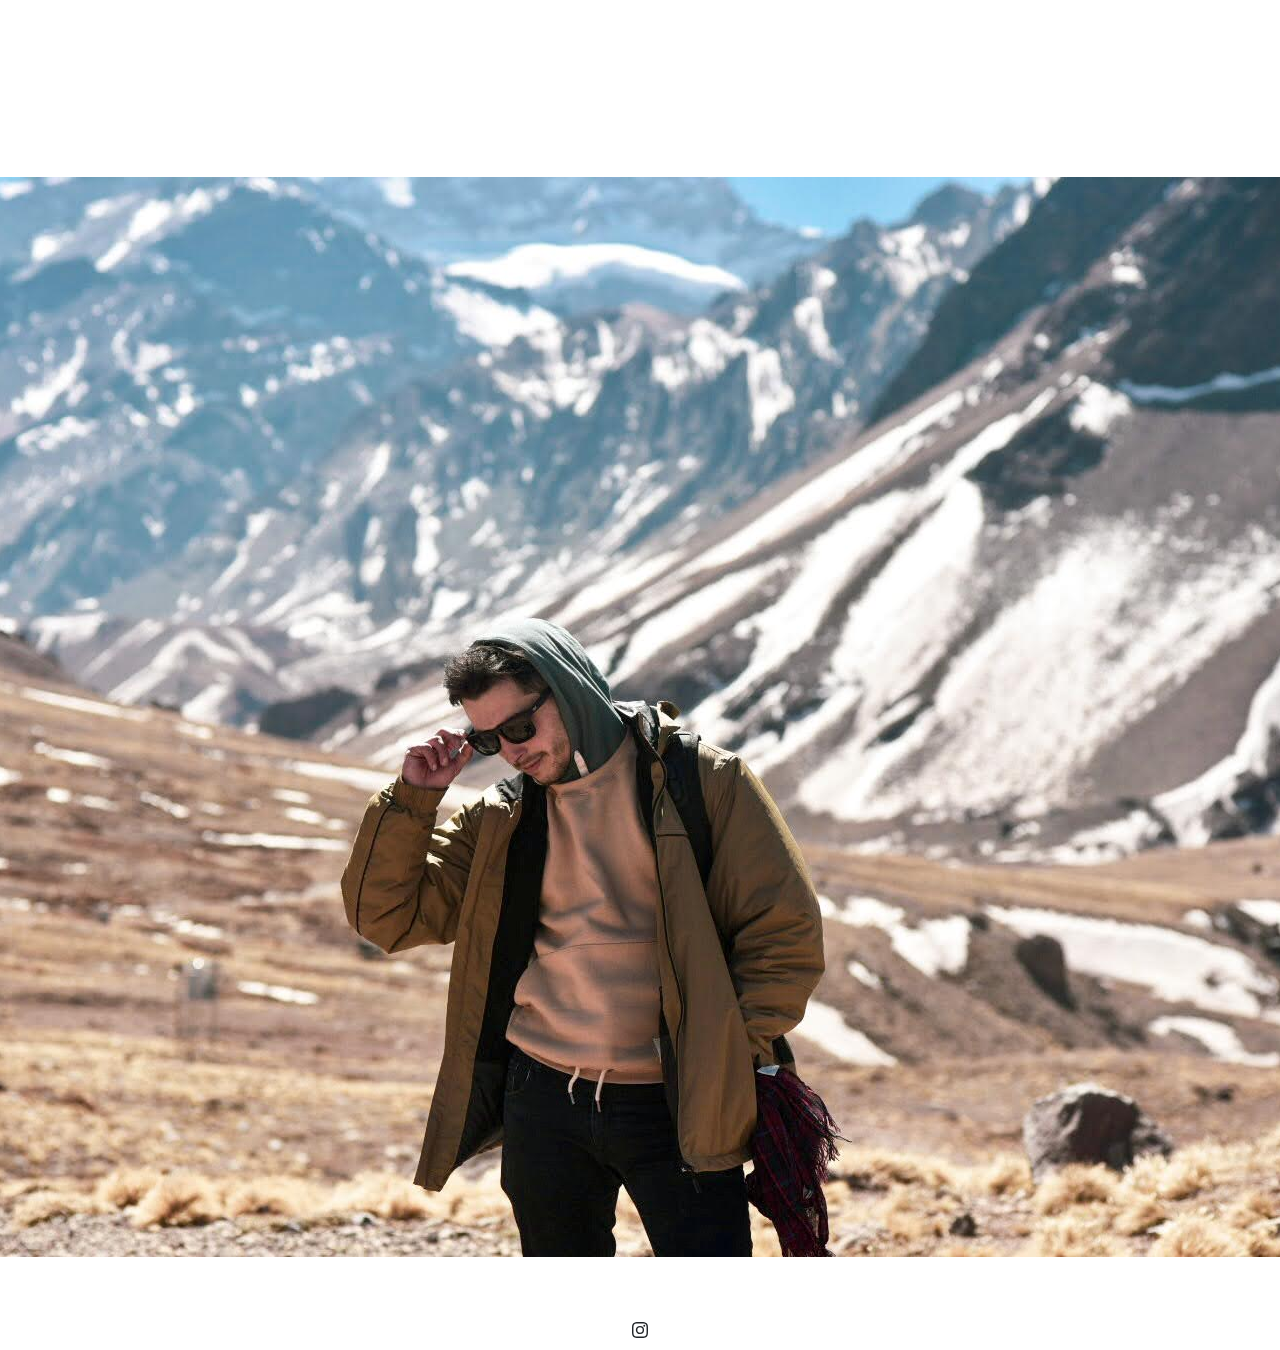
==== index.html @ b6b6b158 "first commit" ====
<!DOCTYPE html>
<html lang="es">
<head>
  <meta charset="UTF-8">
  <meta name="viewport" content="width=device-width, initial-scale=1.0">
  <title>Lucas Audisio - Portfolio</title>
  <link rel="stylesheet" href="./css/estilos.css">
  <link rel="shortcut icon" href="./img/logo-head.ico" type="image/x-icon">
  <link href="https://cdn.jsdelivr.net/npm/bootstrap@5.3.2/dist/css/bootstrap.min.css" rel="stylesheet"
    integrity="sha384-T3c6CoIi6uLrA9TneNEoa7RxnatzjcDSCmG1MXxSR1GAsXEV/Dwwykc2MPK8M2HN" crossorigin="anonymous">
  <meta name="keywords" content="fotografo, fotografia, eventos, quinces, fotografo profesional, punto avi, fotos">
  <meta name="description" content="Lucas Audisio - Fotografo Profesional">
  <meta property="og:type" content="Portfolio">
  <meta property="og:title" content="Lucas Audisio - Fotografo Profesional">
</head>
<body class="bg-dark">
  <header>
    <section class="cabeza">
      <div>
        <a href="./index.html">
          <img src="./img/logo-audi.png" alt="Logo Audi">
        </a>
        <nav>
          <ul>
            <li>
              <a href="./index.html">Inicio</a>
              <a href="./pages/eventos.html">Eventos</a>
            </li>
          </ul>
        </nav>
      </div>
    </section>
  </header>
  <main>
    <section class="principal">
      <section class="hero">
        <div id="carouselExample" class="carousel slide container-sm">
          <div class="carousel-inner">
            <div class="carousel-item active">
              <img src="./img/audi-index.jpg" class="d-block w-100 rounded-4" alt="Lucas Audisio">
            </div>
            <div class="carousel-item">
              <img src="./img/audi-index-dos.jpg" class="d-block w-100 rounded-4" alt="Lucas Audisio">
            </div>
          </div>
          <button class="carousel-control-prev" type="button" data-bs-target="#carouselExample" data-bs-slide="prev">
            <span class="carousel-control-prev-icon" aria-hidden="true"></span>
            <span class="visually-hidden">Anterior</span>
          </button>
          <button class="carousel-control-next" type="button" data-bs-target="#carouselExample" data-bs-slide="next">
            <span class="carousel-control-next-icon" aria-hidden="true"></span>
            <span class="visually-hidden">Siguiente</span>
          </button>
        </div>
      </section>
      <section class="texto">
        <h1>
          Lucas Audisio - Fotografo Profesional
        </h1>
        <h3>
          Fotógrafo freelancer altamente especializado en la cobertura de una amplia gama de eventos sociales. Mi
          dedicación y experiencia me han permitido destacar en la captura de momentos únicos y emocionantes en diversas
          celebraciones, desde elegantes bodas y fiestas de aniversario hasta animadas reuniones familiares y eventos
          corporativos de alto nivel.
        </h3>
      </section>
    </section>
  </main>
  <footer>
      <a href="https://www.instagram.com/lucasaudisio/" target="_blank">
        <div class="pie">
          <svg xmlns="http://www.w3.org/2000/svg" width="16" height="16" fill="currentColor" class="bi bi-instagram"
          viewBox="0 0 16 16">
          <path
            d="M8 0C5.829 0 5.556.01 4.703.048 3.85.088 3.269.222 2.76.42a3.917 3.917 0 0 0-1.417.923A3.927 3.927 0 0 0 .42 2.76C.222 3.268.087 3.85.048 4.7.01 5.555 0 5.827 0 8.001c0 2.172.01 2.444.048 3.297.04.852.174 1.433.372 1.942.205.526.478.972.923 1.417.444.445.89.719 1.416.923.51.198 1.09.333 1.942.372C5.555 15.99 5.827 16 8 16s2.444-.01 3.298-.048c.851-.04 1.434-.174 1.943-.372a3.916 3.916 0 0 0 1.416-.923c.445-.445.718-.891.923-1.417.197-.509.332-1.09.372-1.942C15.99 10.445 16 10.173 16 8s-.01-2.445-.048-3.299c-.04-.851-.175-1.433-.372-1.941a3.926 3.926 0 0 0-.923-1.417A3.911 3.911 0 0 0 13.24.42c-.51-.198-1.092-.333-1.943-.372C10.443.01 10.172 0 7.998 0h.003zm-.717 1.442h.718c2.136 0 2.389.007 3.232.046.78.035 1.204.166 1.486.275.373.145.64.319.92.599.28.28.453.546.598.92.11.281.24.705.275 1.485.039.843.047 1.096.047 3.231s-.008 2.389-.047 3.232c-.035.78-.166 1.203-.275 1.485a2.47 2.47 0 0 1-.599.919c-.28.28-.546.453-.92.598-.28.11-.704.24-1.485.276-.843.038-1.096.047-3.232.047s-2.39-.009-3.233-.047c-.78-.036-1.203-.166-1.485-.276a2.478 2.478 0 0 1-.92-.598 2.48 2.48 0 0 1-.6-.92c-.109-.281-.24-.705-.275-1.485-.038-.843-.046-1.096-.046-3.233 0-2.136.008-2.388.046-3.231.036-.78.166-1.204.276-1.486.145-.373.319-.64.599-.92.28-.28.546-.453.92-.598.282-.11.705-.24 1.485-.276.738-.034 1.024-.044 2.515-.045v.002zm4.988 1.328a.96.96 0 1 0 0 1.92.96.96 0 0 0 0-1.92zm-4.27 1.122a4.109 4.109 0 1 0 0 8.217 4.109 4.109 0 0 0 0-8.217zm0 1.441a2.667 2.667 0 1 1 0 5.334 2.667 2.667 0 0 1 0-5.334z" />
          </svg>
        </div>
      </a>
  </footer>
  <script src="https://cdn.jsdelivr.net/npm/bootstrap@5.3.2/dist/js/bootstrap.bundle.min.js"
    integrity="sha384-C6RzsynM9kWDrMNeT87bh95OGNyZPhcTNXj1NW7RuBCsyN/o0jlpcV8Qyq46cDfL"
    crossorigin="anonymous"></script>
</body>
</html>
---- css/estilos.css ----
/** Extends **/
@import url("https://fonts.googleapis.com/css2?family=Kameron&family=Onest:wght@300&display=swap");
.grid-galeria, .grid-galeria-2, .grid-galeria-3, .grid-galeria-4 {
  padding: 20px;
  display: grid;
  grid-template-columns: repeat(3, 1fr);
  grid-auto-rows: 400px;
  gap: 15px;
  margin-top: 15px; }

.grid-galeria-2 div img, .grid-galeria-3 div img, .grid-galeria-4 div img {
  width: 100%;
  height: 100%;
  object-fit: cover; }

/** Mixins **/
/** Variables Color **/
/** Generales Body **/
* {
  box-sizing: border-box;
  margin: 0;
  padding: 0;
  font-family: 'Kameron', serif; }

/** Index **/
.cabeza div {
  margin-top: 10px;
  margin-right: 15px;
  margin-left: 15px;
  display: flex;
  justify-content: space-between;
  align-items: center; }
  .cabeza div nav ul li {
    list-style: none; }
    .cabeza div nav ul li a {
      margin: 10px;
      color: white;
      text-decoration-line: none; }

.cabeza img {
  width: 385px;
  height: 118px; }

/** Index **/
.principal {
  display: flex;
  justify-content: center;
  align-items: center;
  margin-top: 15px; }

.hero {
  margin-top: 10px; }

.texto {
  width: 1100px;
  text-align: center;
  color: white; }

/** Eventos **/
.imagenes {
  margin-top: 10px;
  display: grid;
  grid-template-columns: repeat(2, 1fr);
  text-align: center; }
  .imagenes .evento-1 a {
    text-decoration: none;
    color: white; }
    .imagenes .evento-1 a h2 {
      margin-top: 5px; }
  .imagenes .evento-1 img {
    border-radius: 15px; }
  .imagenes .evento-2 a {
    text-decoration: none;
    color: white; }
    .imagenes .evento-2 a h2 {
      margin-top: 5px; }
  .imagenes .evento-2 img {
    border-radius: 15px; }
  .imagenes .evento-3 a {
    text-decoration: none;
    color: white; }
    .imagenes .evento-3 a h2 {
      margin-top: 5px; }
  .imagenes .evento-3 img {
    border-radius: 15px; }
  .imagenes .evento-4 a {
    text-decoration: none;
    color: white; }
    .imagenes .evento-4 a h2 {
      margin-top: 5px; }
  .imagenes .evento-4 img {
    border-radius: 15px; }

/** Anto Nico - HTML **/
.grid-galeria div img {
  width: 100%;
  height: 100%;
  object-fit: cover; }

.grid-galeria .img-14 {
  grid-row: span 2; }

.grid-galeria .img-15 {
  grid-row: span 2; }

/** Fede Agus - HTML **/
.grid-galeria-2 .img-2 {
  grid-row: span 2; }

.grid-galeria-2 .img-3 {
  grid-row: span 3; }

.grid-galeria-2 .img-17 {
  grid-row: span 2; }

.grid-galeria-2 .img-19 {
  grid-row: span 2; }

.grid-galeria-2 .img-20 {
  grid-row: span 2; }

/** Federica - HTML **/
.grid-galeria-3 .img-1 {
  grid-column: span 2;
  grid-row: span 2; }

.grid-galeria-3 .img-6 {
  grid-column: span 2;
  grid-row: span 2; }

.grid-galeria-3 .img-9 {
  grid-row: span 2; }

.grid-galeria-3 .img-16 {
  grid-row: span 2; }

.grid-galeria-3 .img-fede-17 {
  grid-row: span 2; }

.grid-galeria-3 .img-23 {
  grid-row: span 2; }

.grid-galeria-3 .img-24 {
  grid-row: span 2; }

.grid-galeria-3 .img-25 {
  grid-row: span 3; }

/** Ximena - HTML **/
.grid-galeria-4 .img-5 {
  grid-row: span 2; }

.grid-galeria-4 .img-7 {
  grid-row: span 2; }

.grid-galeria-4 .img-12 {
  grid-row: span 2; }

/** Footer Index **/
footer {
  display: flex;
  justify-content: center;
  align-items: center; }
  footer .pie {
    width: 30px;
    height: 28px;
    margin-top: 40px;
    text-align: center;
    background-color: white;
    border-radius: 20px;
    transition: 0.5s; }
    footer .pie:hover {
      background-color: #212529;
      color: white; }
      footer .pie:hover svg {
        color: white; }
    footer .pie svg {
      color: #212529; }

/** Footer Demas HTML **/
.pie-e {
  width: 28px;
  height: 26px;
  background-color: white;
  margin-bottom: 13px;
  text-align: center;
  border-radius: 20px;
  transition: 0.5s; }
  .pie-e:hover {
    background-color: #212529; }
    .pie-e:hover svg {
      color: white; }
  .pie-e svg {
    color: #212529; }

/** Media Query Index **/
@media screen and (max-width: 1255px) {
  .principal {
    flex-direction: column; } }

@media screen and (max-width: 1200px) {
  .texto {
    width: 936px; } }

@media screen and (max-width: 991px) {
  .texto {
    width: 696px; }
  footer a .pie {
    margin-top: 20px;
    margin-bottom: 10px; } }

@media screen and (max-width: 768px) {
  .texto {
    width: 516px; } }

@media screen and (max-width: 585px) {
  .cabeza div {
    justify-content: center;
    align-items: center;
    flex-direction: column;
    width: 100%;
    height: 100%;
    margin-top: 10px;
    margin-left: 0px; }
    .cabeza div nav {
      margin-top: 20px; }
    .cabeza div img {
      width: 320px;
      height: 98px;
      margin-right: 25px;
      margin: 0px; }
  .texto {
    margin-top: 25px;
    width: 100%;
    margin: 0px; } }

@media screen and (max-width: 400px) {
  .texto h2 {
    margin-top: 8px;
    font-size: 18px; }
  .texto h3 {
    font-size: 18px; }
  .pie {
    margin-top: 15px; } }

/** MediaQuerys - Eventos **/
@media screen and (max-width: 1850px) {
  .imagenes {
    grid-template-columns: repeat(1, 1fr); } }

@media screen and (max-width: 900px) {
  .imagenes {
    margin: 0px;
    padding: 20px;
    gap: 30px; }
    .imagenes .evento-1 a img {
      width: 100%;
      height: 100%;
      object-fit: cover; }
    .imagenes .evento-2 a img {
      width: 100%;
      height: 100%;
      object-fit: cover; }
    .imagenes .evento-3 a img {
      width: 100%;
      height: 100%;
      object-fit: cover; }
    .imagenes .evento-4 a img {
      width: 100%;
      height: 100%;
      object-fit: cover; }
  .pie-e {
    margin-top: 9px; } }

/** Media Querys - Anto Nico **/
@media screen and (max-width: 1200px) {
  .grid-galeria {
    grid-template-columns: repeat(2, 1fr); } }

@media screen and (max-width: 768px) {
  .grid-galeria {
    grid-template-columns: repeat(1, 1fr); } }

/** Media Querys - Fede Agus **/
@media screen and (max-width: 1200px) {
  .grid-galeria-2 {
    grid-template-columns: repeat(2, 1fr); } }

@media screen and (max-width: 768px) {
  .grid-galeria-2 {
    grid-template-columns: repeat(1, 1fr); } }

/** Media Querys - Federica **/
@media screen and (max-width: 1400px) {
  .grid-galeria-3 {
    grid-template-columns: repeat(2, 1fr); }
    .grid-galeria-3 .img-1 {
      grid-column: span 1;
      grid-row: span 1; } }

@media screen and (max-width: 1050px) {
  .grid-galeria-3 {
    grid-template-columns: repeat(1, 1fr); }
    .grid-galeria-3 .img-6 {
      grid-column: span 1;
      grid-row: span 1; } }

/** Media Queries - Ximena **/
@media screen and (max-width: 1250px) {
  .grid-galeria-4 {
    grid-template-columns: repeat(2, 1fr); } }

@media screen and (max-width: 768px) {
  .grid-galeria-4 {
    grid-template-columns: repeat(1, 1fr); } }
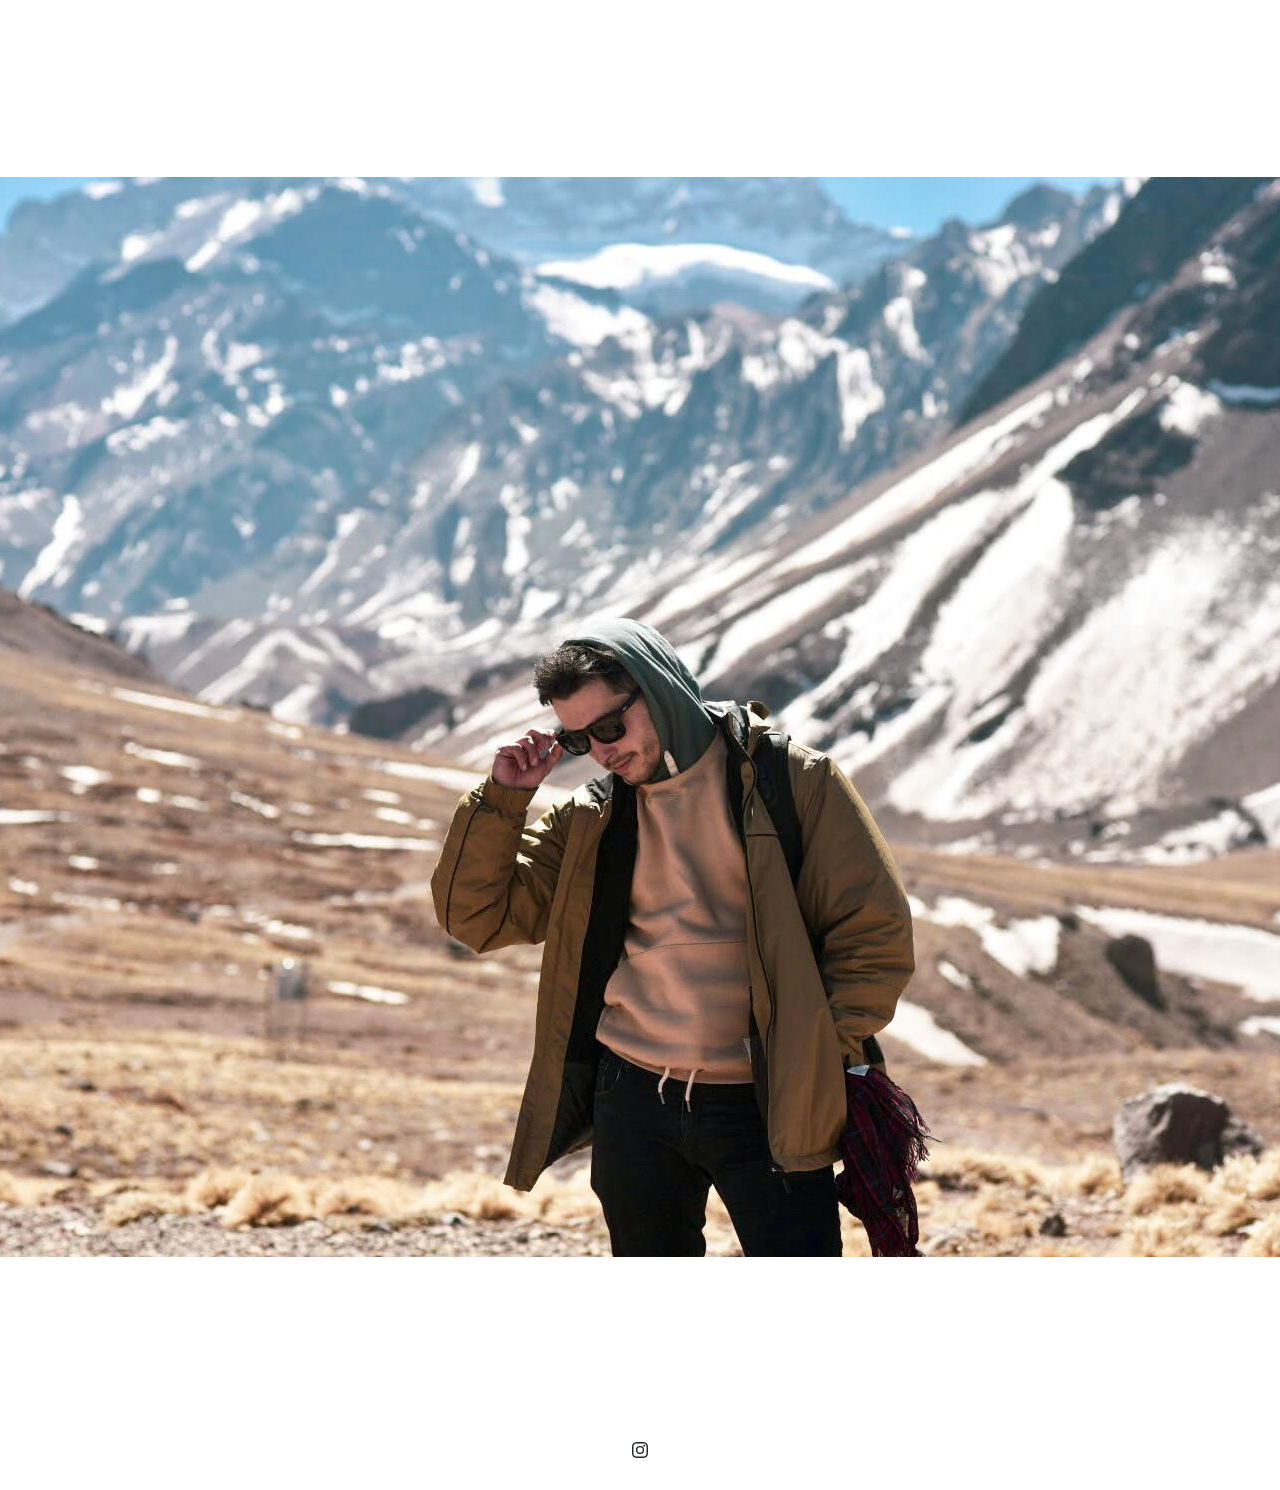
==== commit ab7b288f: "Proyecto Final - No Responsive" ====
--- a/index.html
+++ b/index.html
@@ -17,13 +17,13 @@
   <header>
     <section class="cabeza">
       <div>
-        <a href="./index.html">
-          <img src="./img/logo-audi.png" alt="Logo Audi">
-        </a>
         <nav>
           <ul>
             <li>
               <a href="./index.html">Inicio</a>
+              <a href="./index.html">
+                <img src="./img/logo-audi.png" alt="Logo Audi">
+              </a>
               <a href="./pages/eventos.html">Eventos</a>
             </li>
           </ul>
--- a/css/estilos.css
+++ b/css/estilos.css
@@ -1,17 +1,19 @@
 /** Extends **/
 @import url("https://fonts.googleapis.com/css2?family=Kameron&family=Onest:wght@300&display=swap");
-.grid-galeria, .grid-galeria-2, .grid-galeria-3, .grid-galeria-4 {
+.grid-galeria-4, .grid-galeria-3, .grid-galeria-2, .grid-galeria {
   padding: 20px;
   display: grid;
   grid-template-columns: repeat(3, 1fr);
   grid-auto-rows: 400px;
   gap: 15px;
-  margin-top: 15px; }
-
-.grid-galeria-2 div img, .grid-galeria-3 div img, .grid-galeria-4 div img {
+  margin-top: 15px;
+}
+
+.grid-galeria-4 div img, .grid-galeria-3 div img, .grid-galeria-2 div img {
   width: 100%;
   height: 100%;
-  object-fit: cover; }
+  object-fit: cover;
+}
 
 /** Mixins **/
 /** Variables Color **/
@@ -20,296 +22,478 @@
   box-sizing: border-box;
   margin: 0;
   padding: 0;
-  font-family: 'Kameron', serif; }
+  font-family: "Kameron", serif;
+}
 
 /** Index **/
-.cabeza div {
-  margin-top: 10px;
-  margin-right: 15px;
-  margin-left: 15px;
-  display: flex;
-  justify-content: space-between;
-  align-items: center; }
-  .cabeza div nav ul li {
-    list-style: none; }
-    .cabeza div nav ul li a {
-      margin: 10px;
-      color: white;
-      text-decoration-line: none; }
-
+.cabeza {
+  width: 100%;
+  text-align: center;
+  margin-top: 20px;
+  display: flex;
+  justify-content: center;
+  align-items: center;
+}
+.cabeza div nav ul li {
+  list-style: none;
+}
+.cabeza div nav ul li a {
+  margin: 40px;
+  color: white;
+  text-decoration-line: none;
+}
 .cabeza img {
   width: 385px;
-  height: 118px; }
+  height: 118px;
+}
 
 /** Index **/
 .principal {
   display: flex;
   justify-content: center;
   align-items: center;
-  margin-top: 15px; }
-
-.hero {
-  margin-top: 10px; }
+  flex-direction: column;
+  margin-top: 15px;
+}
 
 .texto {
+  margin-top: 10px;
   width: 1100px;
   text-align: center;
-  color: white; }
+  color: white;
+}
 
 /** Eventos **/
 .imagenes {
-  margin-top: 10px;
-  display: grid;
-  grid-template-columns: repeat(2, 1fr);
-  text-align: center; }
-  .imagenes .evento-1 a {
-    text-decoration: none;
-    color: white; }
-    .imagenes .evento-1 a h2 {
-      margin-top: 5px; }
-  .imagenes .evento-1 img {
-    border-radius: 15px; }
-  .imagenes .evento-2 a {
-    text-decoration: none;
-    color: white; }
-    .imagenes .evento-2 a h2 {
-      margin-top: 5px; }
-  .imagenes .evento-2 img {
-    border-radius: 15px; }
-  .imagenes .evento-3 a {
-    text-decoration: none;
-    color: white; }
-    .imagenes .evento-3 a h2 {
-      margin-top: 5px; }
-  .imagenes .evento-3 img {
-    border-radius: 15px; }
-  .imagenes .evento-4 a {
-    text-decoration: none;
-    color: white; }
-    .imagenes .evento-4 a h2 {
-      margin-top: 5px; }
-  .imagenes .evento-4 img {
-    border-radius: 15px; }
+  display: flex;
+  flex-wrap: wrap;
+  justify-content: center;
+  align-items: center;
+  gap: 15px;
+}
+.imagenes .evento-1 {
+  position: relative;
+  overflow: hidden;
+  width: 900px;
+  height: 600px;
+  text-align: center;
+}
+.imagenes .evento-1 marign .imagen {
+  max-width: 100%;
+  height: auto;
+  display: block;
+}
+.imagenes .evento-1 .overlay {
+  position: absolute;
+  top: 0;
+  left: 0;
+  width: 900px;
+  height: 600px;
+  background-color: rgba(255, 255, 255, 0.8);
+  text-align: center;
+  color: #000;
+  opacity: 0;
+  transition: opacity 0.5s ease;
+  display: flex;
+  flex-direction: column;
+  justify-content: center;
+  align-items: center;
+  font-size: 20px;
+  text-align: center;
+}
+.imagenes .evento-1 .overlay:hover {
+  opacity: 1;
+}
+.imagenes .evento-2 {
+  position: relative;
+  overflow: hidden;
+  width: 900px;
+  height: 600px;
+  text-align: center;
+}
+.imagenes .evento-2 .imagen {
+  max-width: 100%;
+  height: auto;
+  display: block;
+}
+.imagenes .evento-2 .overlay {
+  position: absolute;
+  top: 0;
+  left: 0;
+  width: 900px;
+  height: 600px;
+  background-color: rgba(255, 255, 255, 0.8);
+  text-align: center;
+  color: #000;
+  opacity: 0;
+  transition: opacity 0.5s ease;
+  display: flex;
+  flex-direction: column;
+  justify-content: center;
+  align-items: center;
+  font-size: 20px;
+  text-align: center;
+}
+.imagenes .evento-2 .overlay:hover {
+  opacity: 1;
+}
+.imagenes .evento-3 {
+  position: relative;
+  overflow: hidden;
+  width: 900px;
+  height: 600px;
+  text-align: center;
+}
+.imagenes .evento-3 .imagen {
+  max-width: 100%;
+  height: auto;
+  display: block;
+}
+.imagenes .evento-3 .overlay {
+  position: absolute;
+  top: 0;
+  left: 0;
+  width: 900px;
+  height: 600px;
+  background-color: rgba(255, 255, 255, 0.8);
+  text-align: center;
+  color: #000;
+  opacity: 0;
+  transition: opacity 0.5s ease;
+  display: flex;
+  flex-direction: column;
+  justify-content: center;
+  align-items: center;
+  font-size: 20px;
+  text-align: center;
+}
+.imagenes .evento-3 .overlay:hover {
+  opacity: 1;
+}
+.imagenes .evento-4 {
+  position: relative;
+  overflow: hidden;
+  width: 900px;
+  height: 600px;
+  text-align: center;
+}
+.imagenes .evento-4 .imagen {
+  max-width: 100%;
+  height: auto;
+  display: block;
+}
+.imagenes .evento-4 .overlay {
+  position: absolute;
+  top: 0;
+  left: 0;
+  width: 900px;
+  height: 600px;
+  background-color: rgba(255, 255, 255, 0.8);
+  text-align: center;
+  color: #000;
+  opacity: 0;
+  transition: opacity 0.5s ease;
+  display: flex;
+  flex-direction: column;
+  justify-content: center;
+  align-items: center;
+  font-size: 20px;
+  text-align: center;
+}
+.imagenes .evento-4 .overlay:hover {
+  opacity: 1;
+}
 
 /** Anto Nico - HTML **/
 .grid-galeria div img {
   width: 100%;
   height: 100%;
-  object-fit: cover; }
-
+  object-fit: cover;
+  animation: reveal linear both;
+  animation-timeline: view();
+  animation-range: entry 20% cover 30%;
+}
 .grid-galeria .img-14 {
-  grid-row: span 2; }
-
+  grid-row: span 2;
+}
 .grid-galeria .img-15 {
-  grid-row: span 2; }
+  grid-row: span 2;
+}
+@keyframes reveal {
+  from {
+    opacity: 0;
+    translate: 0 100px;
+    scale: 0.5;
+  }
+  to {
+    opacity: 1 translate 0 0px;
+    scale: 1;
+  }
+}
 
 /** Fede Agus - HTML **/
+.grid-galeria-2 div img {
+  animation: reveal linear both;
+  animation-timeline: view();
+  animation-range: entry 20% cover 30%;
+}
 .grid-galeria-2 .img-2 {
-  grid-row: span 2; }
-
+  grid-row: span 2;
+}
 .grid-galeria-2 .img-3 {
-  grid-row: span 3; }
-
+  grid-row: span 3;
+}
 .grid-galeria-2 .img-17 {
-  grid-row: span 2; }
-
+  grid-row: span 2;
+}
 .grid-galeria-2 .img-19 {
-  grid-row: span 2; }
-
+  grid-row: span 2;
+}
 .grid-galeria-2 .img-20 {
-  grid-row: span 2; }
+  grid-row: span 2;
+}
 
 /** Federica - HTML **/
+.grid-galeria-3 div img {
+  animation: reveal linear both;
+  animation-timeline: view();
+  animation-range: entry 20% cover 30%;
+}
 .grid-galeria-3 .img-1 {
   grid-column: span 2;
-  grid-row: span 2; }
-
+  grid-row: span 2;
+}
 .grid-galeria-3 .img-6 {
   grid-column: span 2;
-  grid-row: span 2; }
-
+  grid-row: span 2;
+}
 .grid-galeria-3 .img-9 {
-  grid-row: span 2; }
-
+  grid-row: span 2;
+}
 .grid-galeria-3 .img-16 {
-  grid-row: span 2; }
-
+  grid-row: span 2;
+}
 .grid-galeria-3 .img-fede-17 {
-  grid-row: span 2; }
-
+  grid-row: span 2;
+}
 .grid-galeria-3 .img-23 {
-  grid-row: span 2; }
-
+  grid-row: span 2;
+}
 .grid-galeria-3 .img-24 {
-  grid-row: span 2; }
-
+  grid-row: span 2;
+}
 .grid-galeria-3 .img-25 {
-  grid-row: span 3; }
+  grid-row: span 3;
+}
 
 /** Ximena - HTML **/
+.grid-galeria-4 div img {
+  animation: reveal linear both;
+  animation-timeline: view();
+  animation-range: entry 20% cover 30%;
+}
 .grid-galeria-4 .img-5 {
-  grid-row: span 2; }
-
+  grid-row: span 2;
+}
 .grid-galeria-4 .img-7 {
-  grid-row: span 2; }
-
+  grid-row: span 2;
+}
 .grid-galeria-4 .img-12 {
-  grid-row: span 2; }
+  grid-row: span 2;
+}
 
 /** Footer Index **/
 footer {
   display: flex;
   justify-content: center;
-  align-items: center; }
-  footer .pie {
-    width: 30px;
-    height: 28px;
-    margin-top: 40px;
-    text-align: center;
-    background-color: white;
-    border-radius: 20px;
-    transition: 0.5s; }
-    footer .pie:hover {
-      background-color: #212529;
-      color: white; }
-      footer .pie:hover svg {
-        color: white; }
-    footer .pie svg {
-      color: #212529; }
+  align-items: center;
+}
+footer .pie {
+  width: 30px;
+  height: 28px;
+  margin-top: 20px;
+  margin-bottom: 20px;
+  text-align: center;
+  background-color: white;
+  border-radius: 20px;
+  transition: 0.5s;
+  z-index: 1;
+}
+footer .pie:hover {
+  background-color: #212529;
+  color: white;
+}
+footer .pie:hover svg {
+  color: white;
+}
+footer .pie svg {
+  color: #212529;
+}
 
 /** Footer Demas HTML **/
 .pie-e {
   width: 28px;
   height: 26px;
   background-color: white;
-  margin-bottom: 13px;
-  text-align: center;
+  text-align: center;
+  margin-top: 20px;
+  margin-bottom: 20px;
   border-radius: 20px;
-  transition: 0.5s; }
-  .pie-e:hover {
-    background-color: #212529; }
-    .pie-e:hover svg {
-      color: white; }
-  .pie-e svg {
-    color: #212529; }
+  transition: 0.5s;
+  z-index: 1;
+}
+.pie-e:hover {
+  background-color: #212529;
+}
+.pie-e:hover svg {
+  color: white;
+}
+.pie-e svg {
+  color: #212529;
+}
 
 /** Media Query Index **/
 @media screen and (max-width: 1255px) {
   .principal {
-    flex-direction: column; } }
-
+    flex-direction: column;
+  }
+}
 @media screen and (max-width: 1200px) {
   .texto {
-    width: 936px; } }
-
+    width: 936px;
+  }
+}
 @media screen and (max-width: 991px) {
   .texto {
-    width: 696px; }
+    width: 696px;
+  }
   footer a .pie {
     margin-top: 20px;
-    margin-bottom: 10px; } }
-
+    margin-bottom: 10px;
+  }
+}
 @media screen and (max-width: 768px) {
   .texto {
-    width: 516px; } }
-
-@media screen and (max-width: 585px) {
+    width: 516px;
+  }
+}
+@media screen and (max-width: 900px) {
   .cabeza div {
-    justify-content: center;
-    align-items: center;
     flex-direction: column;
     width: 100%;
     height: 100%;
     margin-top: 10px;
-    margin-left: 0px; }
-    .cabeza div nav {
-      margin-top: 20px; }
-    .cabeza div img {
-      width: 320px;
-      height: 98px;
-      margin-right: 25px;
-      margin: 0px; }
+    margin-left: 0px;
+  }
+  .cabeza div nav {
+    margin-top: 20px;
+  }
+  .cabeza div img {
+    width: 320px;
+    height: 98px;
+    margin-right: 25px;
+    margin: 0px;
+  }
   .texto {
     margin-top: 25px;
     width: 100%;
-    margin: 0px; } }
-
+    margin: 0px;
+  }
+}
 @media screen and (max-width: 400px) {
   .texto h2 {
     margin-top: 8px;
-    font-size: 18px; }
+    font-size: 18px;
+  }
   .texto h3 {
-    font-size: 18px; }
+    font-size: 18px;
+  }
   .pie {
-    margin-top: 15px; } }
-
+    margin-top: 15px;
+  }
+}
 /** MediaQuerys - Eventos **/
-@media screen and (max-width: 1850px) {
-  .imagenes {
-    grid-template-columns: repeat(1, 1fr); } }
-
 @media screen and (max-width: 900px) {
   .imagenes {
     margin: 0px;
     padding: 20px;
-    gap: 30px; }
-    .imagenes .evento-1 a img {
-      width: 100%;
-      height: 100%;
-      object-fit: cover; }
-    .imagenes .evento-2 a img {
-      width: 100%;
-      height: 100%;
-      object-fit: cover; }
-    .imagenes .evento-3 a img {
-      width: 100%;
-      height: 100%;
-      object-fit: cover; }
-    .imagenes .evento-4 a img {
-      width: 100%;
-      height: 100%;
-      object-fit: cover; }
+    gap: 30px;
+  }
+  .imagenes .evento-1 a img {
+    width: 100%;
+    height: 100%;
+    object-fit: cover;
+  }
+  .imagenes .evento-2 a img {
+    width: 100%;
+    height: 100%;
+    object-fit: cover;
+  }
+  .imagenes .evento-3 a img {
+    width: 100%;
+    height: 100%;
+    object-fit: cover;
+  }
+  .imagenes .evento-4 a img {
+    width: 100%;
+    height: 100%;
+    object-fit: cover;
+  }
   .pie-e {
-    margin-top: 9px; } }
-
+    margin-top: 9px;
+  }
+}
 /** Media Querys - Anto Nico **/
 @media screen and (max-width: 1200px) {
   .grid-galeria {
-    grid-template-columns: repeat(2, 1fr); } }
-
+    grid-template-columns: repeat(2, 1fr);
+  }
+}
 @media screen and (max-width: 768px) {
   .grid-galeria {
-    grid-template-columns: repeat(1, 1fr); } }
-
+    grid-template-columns: repeat(1, 1fr);
+  }
+}
 /** Media Querys - Fede Agus **/
 @media screen and (max-width: 1200px) {
   .grid-galeria-2 {
-    grid-template-columns: repeat(2, 1fr); } }
-
+    grid-template-columns: repeat(2, 1fr);
+  }
+}
 @media screen and (max-width: 768px) {
   .grid-galeria-2 {
-    grid-template-columns: repeat(1, 1fr); } }
-
+    grid-template-columns: repeat(1, 1fr);
+  }
+}
 /** Media Querys - Federica **/
 @media screen and (max-width: 1400px) {
   .grid-galeria-3 {
-    grid-template-columns: repeat(2, 1fr); }
-    .grid-galeria-3 .img-1 {
-      grid-column: span 1;
-      grid-row: span 1; } }
-
+    grid-template-columns: repeat(2, 1fr);
+  }
+  .grid-galeria-3 .img-1 {
+    grid-column: span 1;
+    grid-row: span 1;
+  }
+}
 @media screen and (max-width: 1050px) {
   .grid-galeria-3 {
-    grid-template-columns: repeat(1, 1fr); }
-    .grid-galeria-3 .img-6 {
-      grid-column: span 1;
-      grid-row: span 1; } }
-
+    grid-template-columns: repeat(1, 1fr);
+  }
+  .grid-galeria-3 .img-6 {
+    grid-column: span 1;
+    grid-row: span 1;
+  }
+}
 /** Media Queries - Ximena **/
 @media screen and (max-width: 1250px) {
   .grid-galeria-4 {
-    grid-template-columns: repeat(2, 1fr); } }
-
+    grid-template-columns: repeat(2, 1fr);
+  }
+}
 @media screen and (max-width: 768px) {
   .grid-galeria-4 {
-    grid-template-columns: repeat(1, 1fr); } }
+    grid-template-columns: repeat(1, 1fr);
+  }
+}
+
+/*# sourceMappingURL=estilos.css.map */
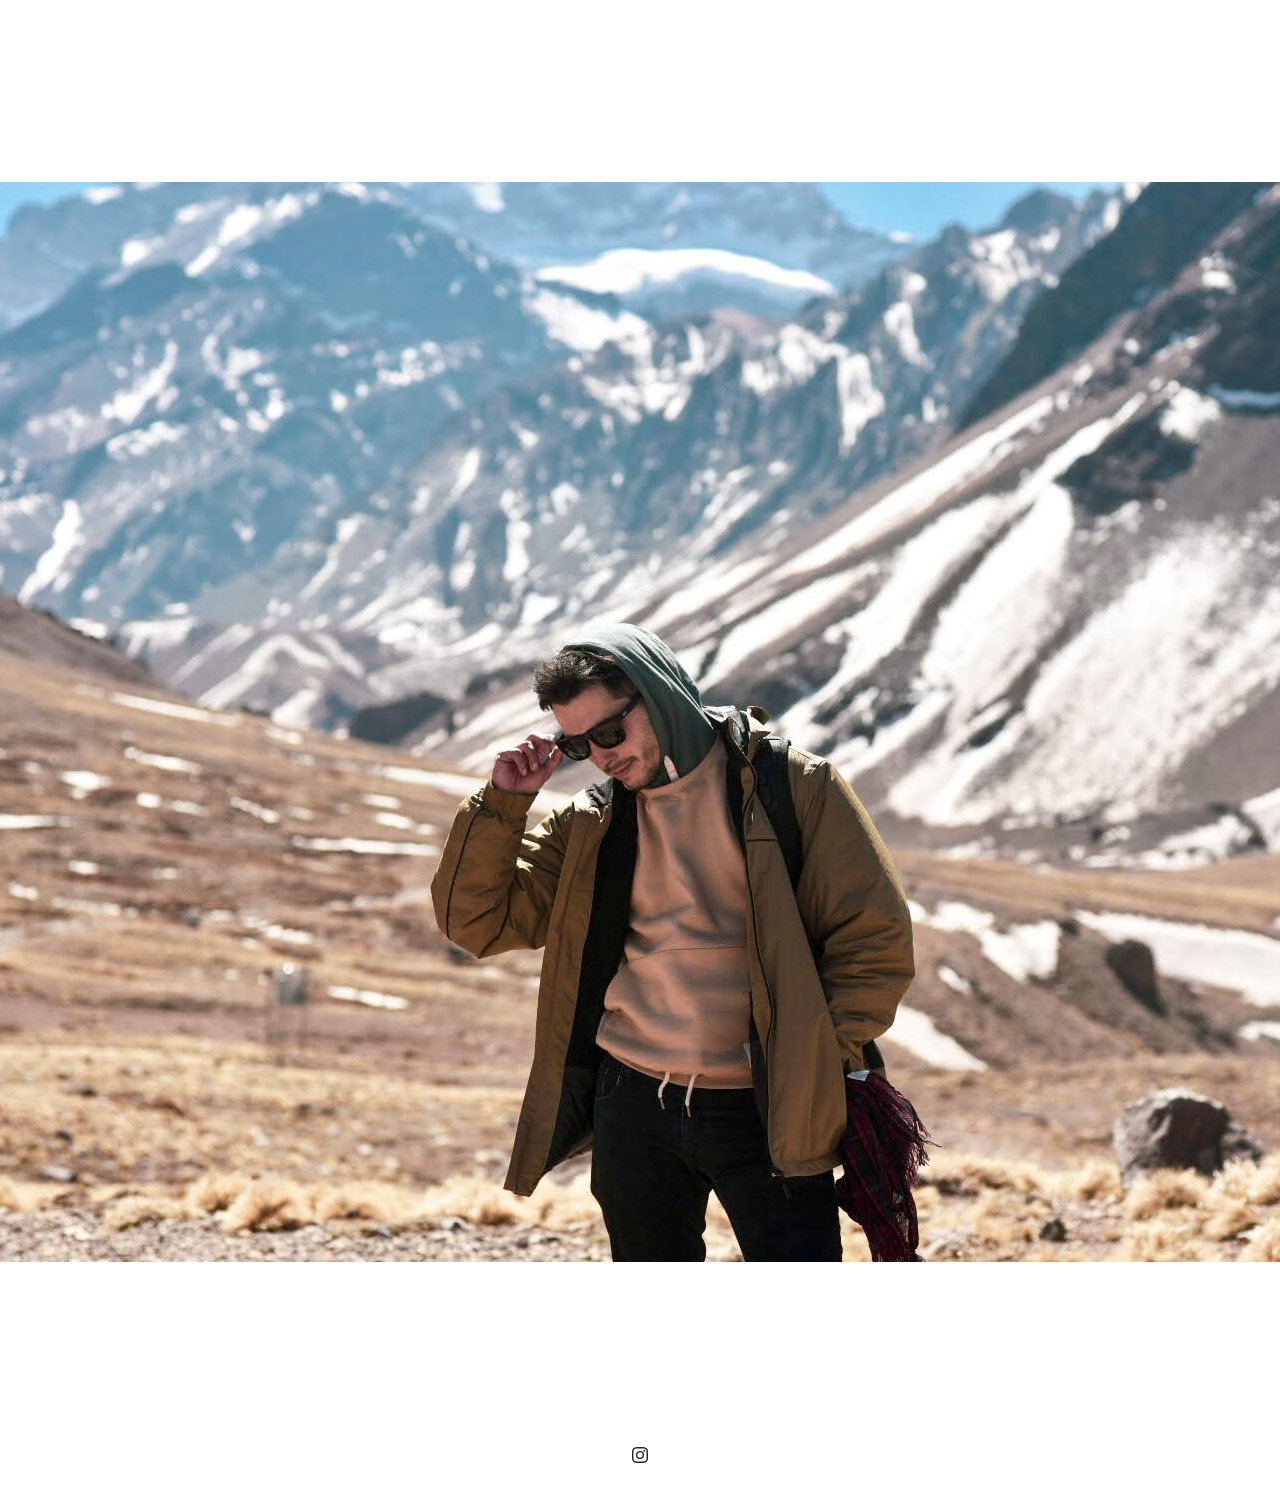
==== commit 2730aab1: "PF Responsive" ====
--- a/index.html
+++ b/index.html
@@ -17,13 +17,13 @@
   <header>
     <section class="cabeza">
       <div>
+        <a href="./index.html">
+          <img src="./img/logo-audi.png" alt="Logo Audi">
+        </a>
         <nav>
           <ul>
             <li>
               <a href="./index.html">Inicio</a>
-              <a href="./index.html">
-                <img src="./img/logo-audi.png" alt="Logo Audi">
-              </a>
               <a href="./pages/eventos.html">Eventos</a>
             </li>
           </ul>
--- a/css/estilos.css
+++ b/css/estilos.css
@@ -30,17 +30,20 @@
   width: 100%;
   text-align: center;
   margin-top: 20px;
-  display: flex;
-  justify-content: center;
-  align-items: center;
+}
+.cabeza div {
+  display: flex;
+  justify-content: space-between;
+  align-items: center;
+  margin: 20px;
 }
 .cabeza div nav ul li {
   list-style: none;
 }
 .cabeza div nav ul li a {
-  margin: 40px;
   color: white;
   text-decoration-line: none;
+  margin: 10px;
 }
 .cabeza img {
   width: 385px;
@@ -74,21 +77,17 @@
 .imagenes .evento-1 {
   position: relative;
   overflow: hidden;
-  width: 900px;
-  height: 600px;
-  text-align: center;
-}
-.imagenes .evento-1 marign .imagen {
-  max-width: 100%;
-  height: auto;
+  text-align: center;
+}
+.imagenes .evento-1 .imagen {
   display: block;
 }
 .imagenes .evento-1 .overlay {
   position: absolute;
   top: 0;
   left: 0;
-  width: 900px;
-  height: 600px;
+  width: 100%;
+  height: 100%;
   background-color: rgba(255, 255, 255, 0.8);
   text-align: center;
   color: #000;
@@ -107,21 +106,17 @@
 .imagenes .evento-2 {
   position: relative;
   overflow: hidden;
-  width: 900px;
-  height: 600px;
   text-align: center;
 }
 .imagenes .evento-2 .imagen {
-  max-width: 100%;
-  height: auto;
   display: block;
 }
 .imagenes .evento-2 .overlay {
   position: absolute;
   top: 0;
   left: 0;
-  width: 900px;
-  height: 600px;
+  width: 100%;
+  height: 100%;
   background-color: rgba(255, 255, 255, 0.8);
   text-align: center;
   color: #000;
@@ -140,21 +135,17 @@
 .imagenes .evento-3 {
   position: relative;
   overflow: hidden;
-  width: 900px;
-  height: 600px;
   text-align: center;
 }
 .imagenes .evento-3 .imagen {
-  max-width: 100%;
-  height: auto;
   display: block;
 }
 .imagenes .evento-3 .overlay {
   position: absolute;
   top: 0;
   left: 0;
-  width: 900px;
-  height: 600px;
+  width: 100%;
+  height: 100%;
   background-color: rgba(255, 255, 255, 0.8);
   text-align: center;
   color: #000;
@@ -173,21 +164,17 @@
 .imagenes .evento-4 {
   position: relative;
   overflow: hidden;
-  width: 900px;
-  height: 600px;
   text-align: center;
 }
 .imagenes .evento-4 .imagen {
-  max-width: 100%;
-  height: auto;
   display: block;
 }
 .imagenes .evento-4 .overlay {
   position: absolute;
   top: 0;
   left: 0;
-  width: 900px;
-  height: 600px;
+  width: 100%;
+  height: 100%;
   background-color: rgba(255, 255, 255, 0.8);
   text-align: center;
   color: #000;
